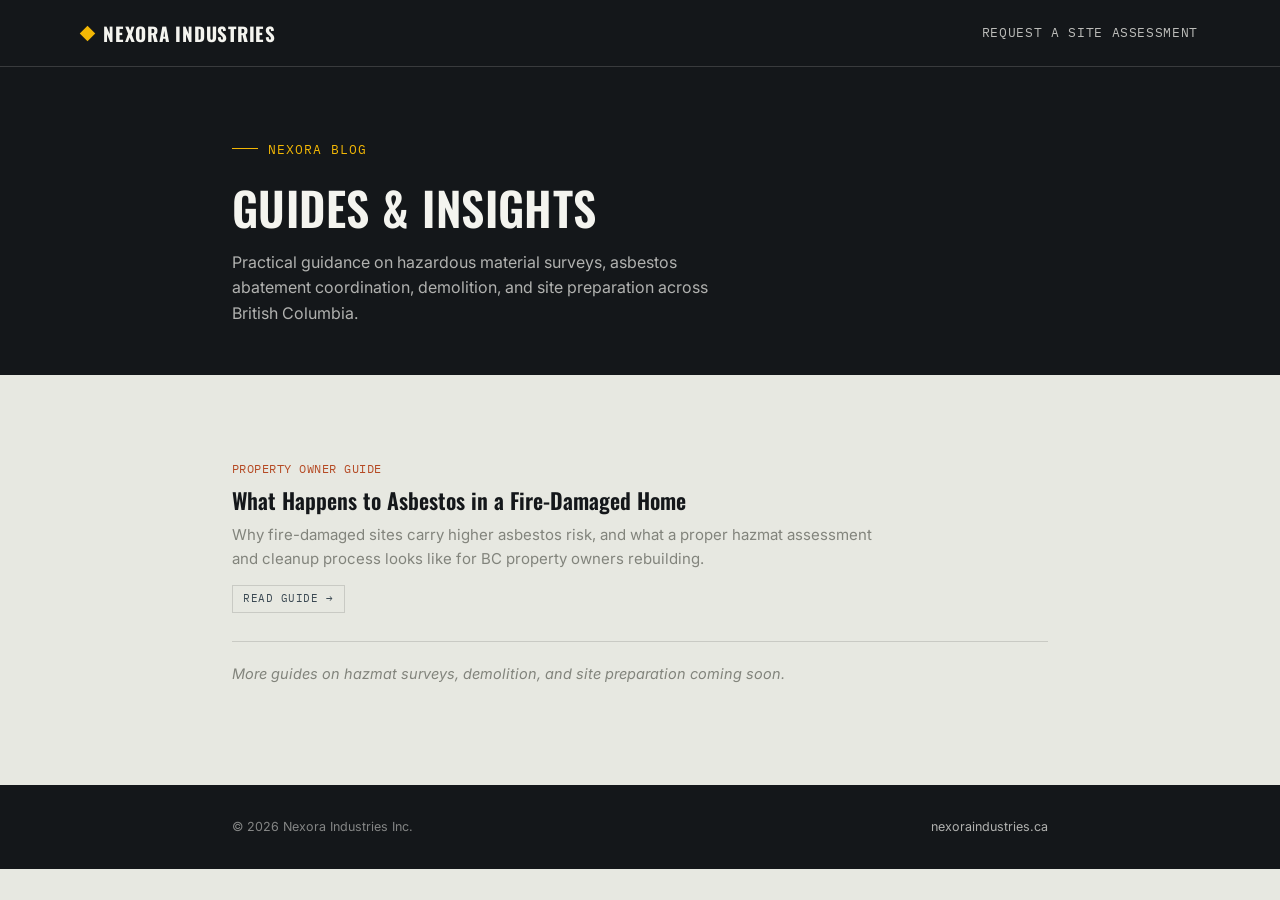
==== blog/index.html @ 7a312d02 "Add blog listing page" ====
<!DOCTYPE html>
<html lang="en">
<head>
<meta charset="UTF-8">
<meta name="viewport" content="width=device-width, initial-scale=1.0">
<title>Blog — Nexora Industries Inc.</title>
<meta name="description" content="Guides and articles on hazardous material surveys, asbestos abatement coordination, demolition, and site preparation from Nexora Industries, serving British Columbia.">
<link rel="canonical" href="https://www.nexoraindustries.ca/blog/">
<meta property="og:type" content="website">
<meta property="og:title" content="Blog — Nexora Industries Inc.">
<meta property="og:description" content="Guides and articles on hazardous material surveys, asbestos abatement coordination, demolition, and site preparation.">
<meta property="og:url" content="https://www.nexoraindustries.ca/blog/">
<meta property="og:locale" content="en_CA">
<link rel="preconnect" href="https://fonts.googleapis.com">
<link href="https://fonts.googleapis.com/css2?family=Oswald:wght@400;500;600;700&family=Inter:wght@400;500;600;700&family=IBM+Plex+Mono:wght@400;500&display=swap" rel="stylesheet">
<style>
  :root{
    --ink:#14171A; --ink-soft:#1F2327; --paper:#E7E8E1; --paper-white:#F4F4EF;
    --safety:#F2B705; --steel:#3C4A54; --rust:#B54A24; --concrete:#82847C;
    --line:rgba(20,23,26,0.14); --line-on-dark:rgba(244,244,239,0.16);
  }
  *{box-sizing:border-box; margin:0; padding:0;}
  body{ background:var(--paper); color:var(--ink); font-family:'Inter',sans-serif; font-size:16px; line-height:1.6; -webkit-font-smoothing:antialiased; }
  h1,h2,h3{ font-family:'Oswald',sans-serif; text-transform:uppercase; letter-spacing:0.01em; font-weight:600; line-height:1.15; }
  .mono{ font-family:'IBM Plex Mono',monospace; letter-spacing:0.04em; }
  a{ color:inherit; text-decoration:none; }
  .wrap{ max-width:880px; margin:0 auto; padding:0 32px; }
  @media (max-width:640px){ .wrap{padding:0 20px;} }
  a:focus-visible, button:focus-visible{ outline:2px solid var(--safety); outline-offset:3px; }

  .topbar{ background:var(--ink); border-bottom:1px solid var(--line-on-dark); }
  .topbar-inner{ display:flex; align-items:center; justify-content:space-between; padding:18px 32px; max-width:1180px; margin:0 auto; }
  .logo{ color:var(--paper-white); font-family:'Oswald',sans-serif; font-weight:700; font-size:19px; letter-spacing:0.04em; display:flex; align-items:center; gap:10px; }
  .logo .mark{ width:11px; height:11px; background:var(--safety); transform:rotate(45deg); flex:none; }
  .back-link{ color:var(--paper-white); font-size:13px; font-family:'IBM Plex Mono',monospace; letter-spacing:0.05em; text-transform:uppercase; opacity:0.75; }
  .back-link:hover{ opacity:1; color:var(--safety); }

  .blog-hero{ background:var(--ink); color:var(--paper-white); padding:64px 0 48px; }
  .eyebrow{ display:inline-flex; align-items:center; gap:10px; font-family:'IBM Plex Mono',monospace; font-size:12.5px; letter-spacing:0.08em; text-transform:uppercase; color:var(--safety); margin-bottom:22px; }
  .eyebrow::before{ content:''; width:26px; height:1px; background:var(--safety); }
  .blog-hero h1{ font-size:clamp(30px,5vw,46px); max-width:600px; }
  .blog-hero p{ margin-top:16px; color:rgba(244,244,239,0.7); max-width:520px; font-size:16px; }

  .post-list{ padding:56px 0 80px; }
  .post-card{ display:block; padding:28px 0; border-bottom:1px solid var(--line); transition:opacity .15s ease; }
  .post-card:hover{ opacity:0.7; }
  .post-date{ font-family:'IBM Plex Mono',monospace; font-size:12px; color:var(--rust); letter-spacing:0.04em; text-transform:uppercase; margin-bottom:10px; display:block; }
  .post-card h2{ font-size:22px; margin-bottom:10px; text-transform:none; letter-spacing:0; }
  .post-card p{ color:var(--concrete); font-size:15px; max-width:640px; }
  .post-tag{ display:inline-block; font-family:'IBM Plex Mono',monospace; font-size:11px; letter-spacing:0.05em; text-transform:uppercase; color:var(--steel); border:1px solid var(--line); padding:4px 10px; margin-top:14px; }

  .empty-note{ color:var(--concrete); font-size:14.5px; padding:20px 0; font-style:italic; }

  footer{ background:var(--ink); color:rgba(244,244,239,0.5); padding:32px 0; font-size:12.5px; }
  .foot-inner{ display:flex; justify-content:space-between; flex-wrap:wrap; gap:10px; }
  .foot-inner a{ color:rgba(244,244,239,0.7); }
  .foot-inner a:hover{ color:var(--safety); }
</style>
</head>
<body>

<div class="topbar">
  <div class="topbar-inner">
    <a href="/" class="logo"><span class="mark"></span>NEXORA INDUSTRIES</a>
    <a href="/#contact" class="back-link">Request a Site Assessment</a>
  </div>
</div>

<section class="blog-hero">
  <div class="wrap">
    <div class="eyebrow">Nexora Blog</div>
    <h1>Guides &amp; Insights</h1>
    <p>Practical guidance on hazardous material surveys, asbestos abatement coordination, demolition, and site preparation across British Columbia.</p>
  </div>
</section>

<section class="post-list">
  <div class="wrap">

    <a href="/guides/fire-damaged-asbestos-guide.html" class="post-card">
      <span class="post-date mono">Property Owner Guide</span>
      <h2>What Happens to Asbestos in a Fire-Damaged Home</h2>
      <p>Why fire-damaged sites carry higher asbestos risk, and what a proper hazmat assessment and cleanup process looks like for BC property owners rebuilding.</p>
      <span class="post-tag">Read guide →</span>
    </a>

    <p class="empty-note">More guides on hazmat surveys, demolition, and site preparation coming soon.</p>

  </div>
</section>

<footer>
  <div class="wrap foot-inner">
    <span>&copy; 2026 Nexora Industries Inc.</span>
    <a href="/">nexoraindustries.ca</a>
  </div>
</footer>

</body>
</html>
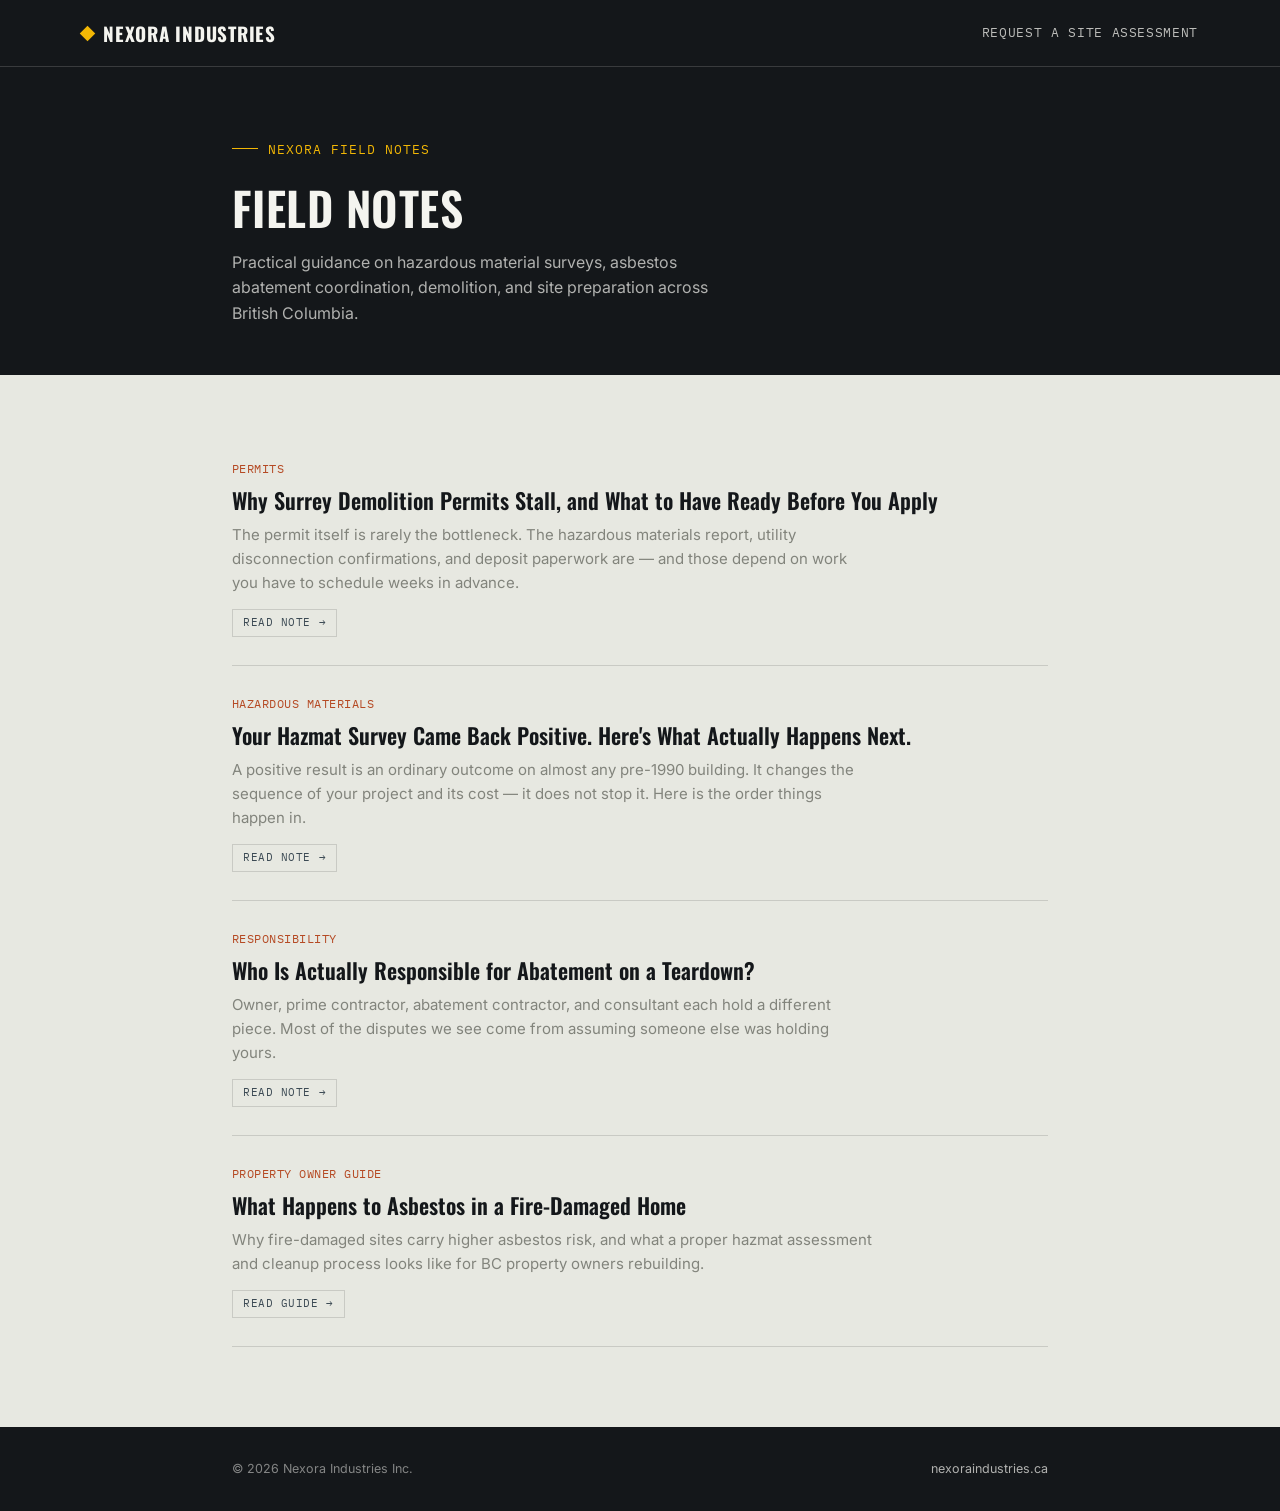
==== commit 6f9dfc6d: "Rename blog section to Field Notes and list the three new articles" ====
--- a/blog/index.html
+++ b/blog/index.html
@@ -3,12 +3,12 @@
 <head>
 <meta charset="UTF-8">
 <meta name="viewport" content="width=device-width, initial-scale=1.0">
-<title>Blog — Nexora Industries Inc.</title>
-<meta name="description" content="Guides and articles on hazardous material surveys, asbestos abatement coordination, demolition, and site preparation from Nexora Industries, serving British Columbia.">
+<title>Field Notes — Nexora Industries Inc.</title>
+<meta name="description" content="Field notes on hazardous material surveys, asbestos abatement coordination, demolition permits, and site preparation from Nexora Industries, serving British Columbia.">
 <link rel="canonical" href="https://www.nexoraindustries.ca/blog/">
 <meta property="og:type" content="website">
-<meta property="og:title" content="Blog — Nexora Industries Inc.">
-<meta property="og:description" content="Guides and articles on hazardous material surveys, asbestos abatement coordination, demolition, and site preparation.">
+<meta property="og:title" content="Field Notes — Nexora Industries Inc.">
+<meta property="og:description" content="Field notes on hazardous material surveys, asbestos abatement coordination, demolition, and site preparation.">
 <meta property="og:url" content="https://www.nexoraindustries.ca/blog/">
 <meta property="og:locale" content="en_CA">
 <link rel="preconnect" href="https://fonts.googleapis.com">
@@ -49,8 +49,6 @@
   .post-card p{ color:var(--concrete); font-size:15px; max-width:640px; }
   .post-tag{ display:inline-block; font-family:'IBM Plex Mono',monospace; font-size:11px; letter-spacing:0.05em; text-transform:uppercase; color:var(--steel); border:1px solid var(--line); padding:4px 10px; margin-top:14px; }
 
-  .empty-note{ color:var(--concrete); font-size:14.5px; padding:20px 0; font-style:italic; }
-
   footer{ background:var(--ink); color:rgba(244,244,239,0.5); padding:32px 0; font-size:12.5px; }
   .foot-inner{ display:flex; justify-content:space-between; flex-wrap:wrap; gap:10px; }
   .foot-inner a{ color:rgba(244,244,239,0.7); }
@@ -68,8 +66,8 @@
 
 <section class="blog-hero">
   <div class="wrap">
-    <div class="eyebrow">Nexora Blog</div>
-    <h1>Guides &amp; Insights</h1>
+    <div class="eyebrow">Nexora Field Notes</div>
+    <h1>Field Notes</h1>
     <p>Practical guidance on hazardous material surveys, asbestos abatement coordination, demolition, and site preparation across British Columbia.</p>
   </div>
 </section>
@@ -77,14 +75,33 @@
 <section class="post-list">
   <div class="wrap">
 
+    <a href="/blog/surrey-demolition-permit-timeline.html" class="post-card">
+      <span class="post-date mono">Permits</span>
+      <h2>Why Surrey Demolition Permits Stall, and What to Have Ready Before You Apply</h2>
+      <p>The permit itself is rarely the bottleneck. The hazardous materials report, utility disconnection confirmations, and deposit paperwork are — and those depend on work you have to schedule weeks in advance.</p>
+      <span class="post-tag">Read note →</span>
+    </a>
+
+    <a href="/blog/hazmat-survey-came-back-positive.html" class="post-card">
+      <span class="post-date mono">Hazardous Materials</span>
+      <h2>Your Hazmat Survey Came Back Positive. Here's What Actually Happens Next.</h2>
+      <p>A positive result is an ordinary outcome on almost any pre-1990 building. It changes the sequence of your project and its cost — it does not stop it. Here is the order things happen in.</p>
+      <span class="post-tag">Read note →</span>
+    </a>
+
+    <a href="/blog/who-is-responsible-for-abatement.html" class="post-card">
+      <span class="post-date mono">Responsibility</span>
+      <h2>Who Is Actually Responsible for Abatement on a Teardown?</h2>
+      <p>Owner, prime contractor, abatement contractor, and consultant each hold a different piece. Most of the disputes we see come from assuming someone else was holding yours.</p>
+      <span class="post-tag">Read note →</span>
+    </a>
+
     <a href="/guides/fire-damaged-asbestos-guide.html" class="post-card">
       <span class="post-date mono">Property Owner Guide</span>
       <h2>What Happens to Asbestos in a Fire-Damaged Home</h2>
       <p>Why fire-damaged sites carry higher asbestos risk, and what a proper hazmat assessment and cleanup process looks like for BC property owners rebuilding.</p>
       <span class="post-tag">Read guide →</span>
     </a>
-
-    <p class="empty-note">More guides on hazmat surveys, demolition, and site preparation coming soon.</p>
 
   </div>
 </section>
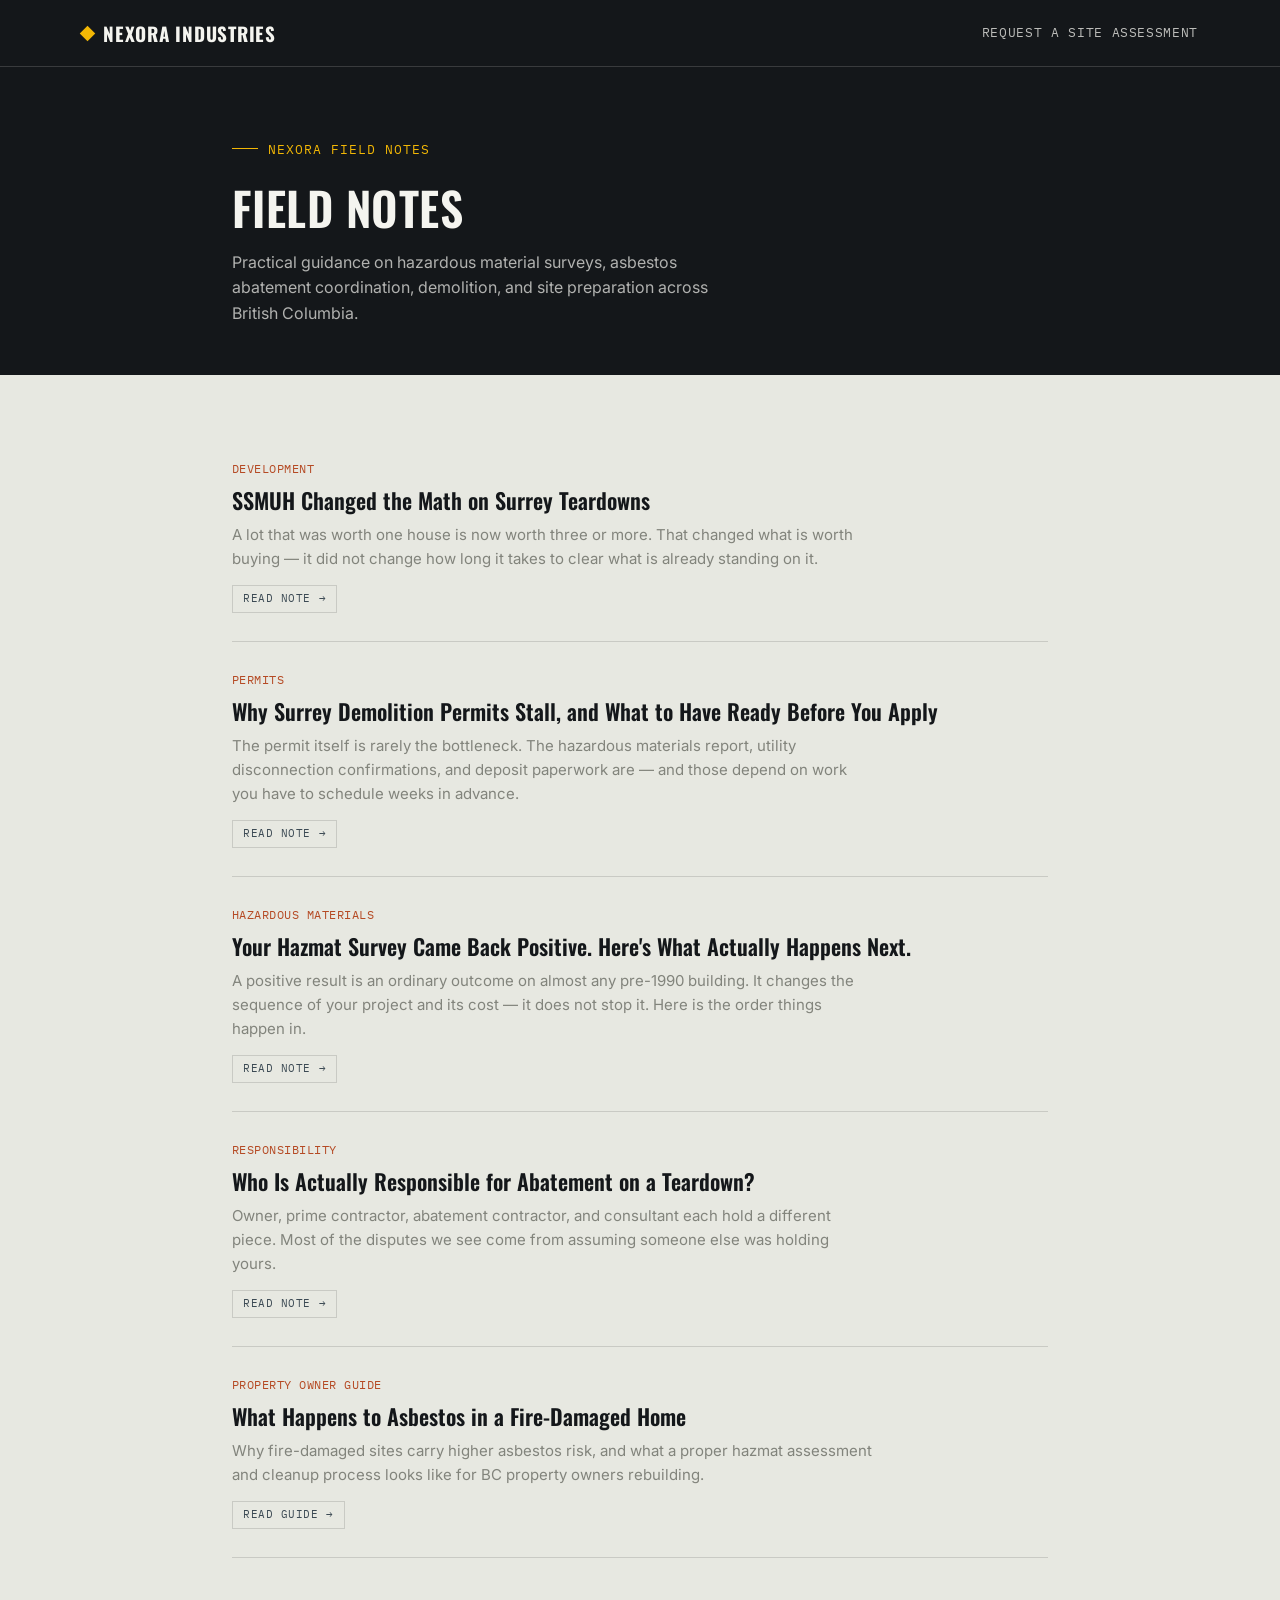
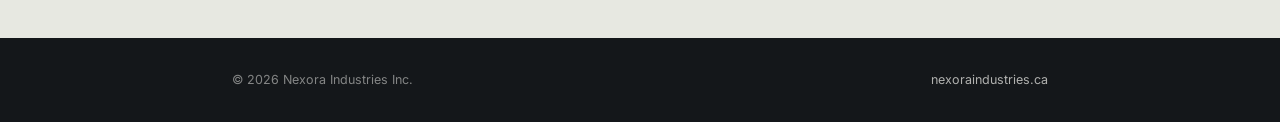
==== commit de702ad5: "Add SSMUH article to Field Notes listing" ====
--- a/blog/index.html
+++ b/blog/index.html
@@ -75,6 +75,13 @@
 <section class="post-list">
   <div class="wrap">
 
+    <a href="/blog/ssmuh-teardown-sequence-surrey.html" class="post-card">
+      <span class="post-date mono">Development</span>
+      <h2>SSMUH Changed the Math on Surrey Teardowns</h2>
+      <p>A lot that was worth one house is now worth three or more. That changed what is worth buying — it did not change how long it takes to clear what is already standing on it.</p>
+      <span class="post-tag">Read note →</span>
+    </a>
+
     <a href="/blog/surrey-demolition-permit-timeline.html" class="post-card">
       <span class="post-date mono">Permits</span>
       <h2>Why Surrey Demolition Permits Stall, and What to Have Ready Before You Apply</h2>
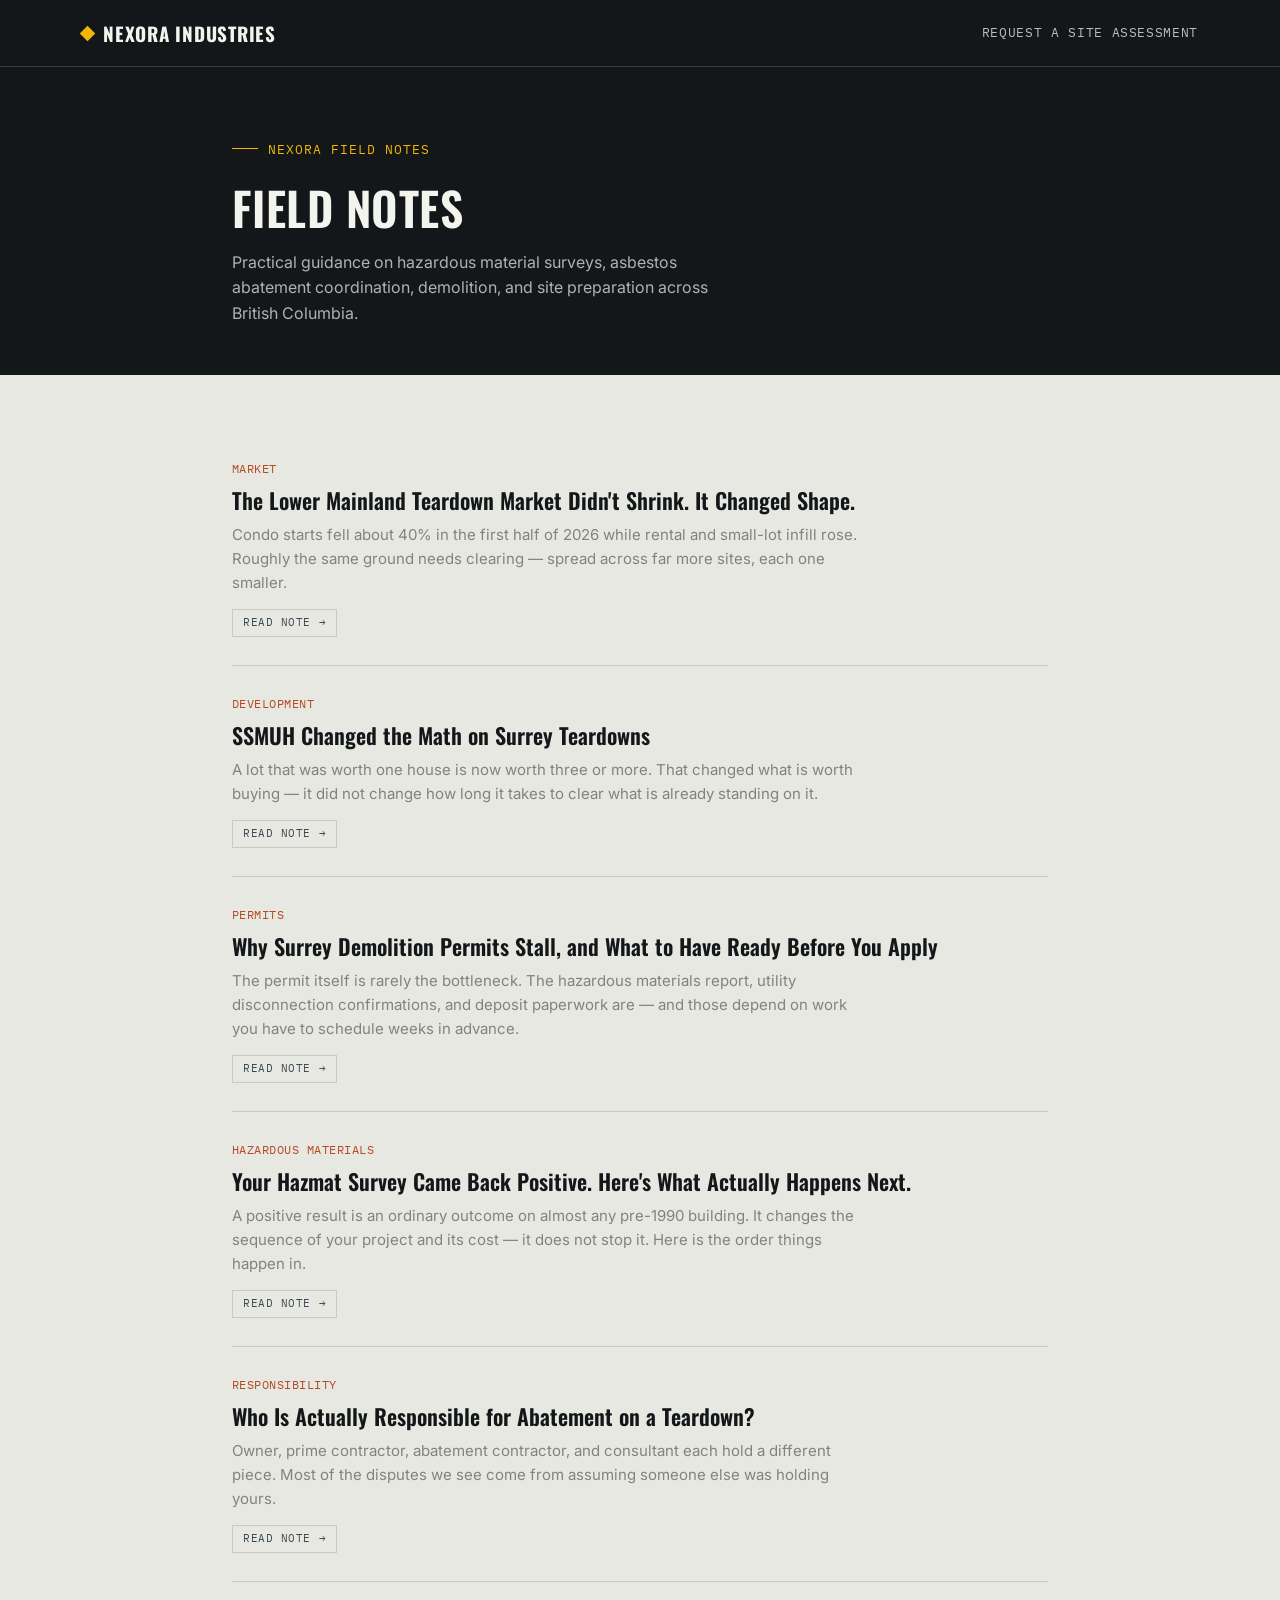
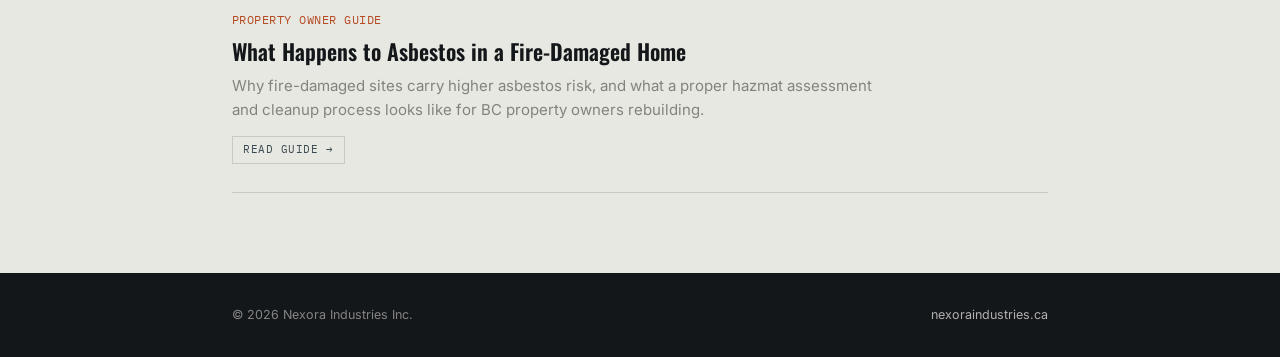
==== commit 72580808: "Add market article to Field Notes listing" ====
--- a/blog/index.html
+++ b/blog/index.html
@@ -75,6 +75,13 @@
 <section class="post-list">
   <div class="wrap">
 
+    <a href="/blog/lower-mainland-market-2026.html" class="post-card">
+      <span class="post-date mono">Market</span>
+      <h2>The Lower Mainland Teardown Market Didn't Shrink. It Changed Shape.</h2>
+      <p>Condo starts fell about 40% in the first half of 2026 while rental and small-lot infill rose. Roughly the same ground needs clearing — spread across far more sites, each one smaller.</p>
+      <span class="post-tag">Read note →</span>
+    </a>
+
     <a href="/blog/ssmuh-teardown-sequence-surrey.html" class="post-card">
       <span class="post-date mono">Development</span>
       <h2>SSMUH Changed the Math on Surrey Teardowns</h2>
